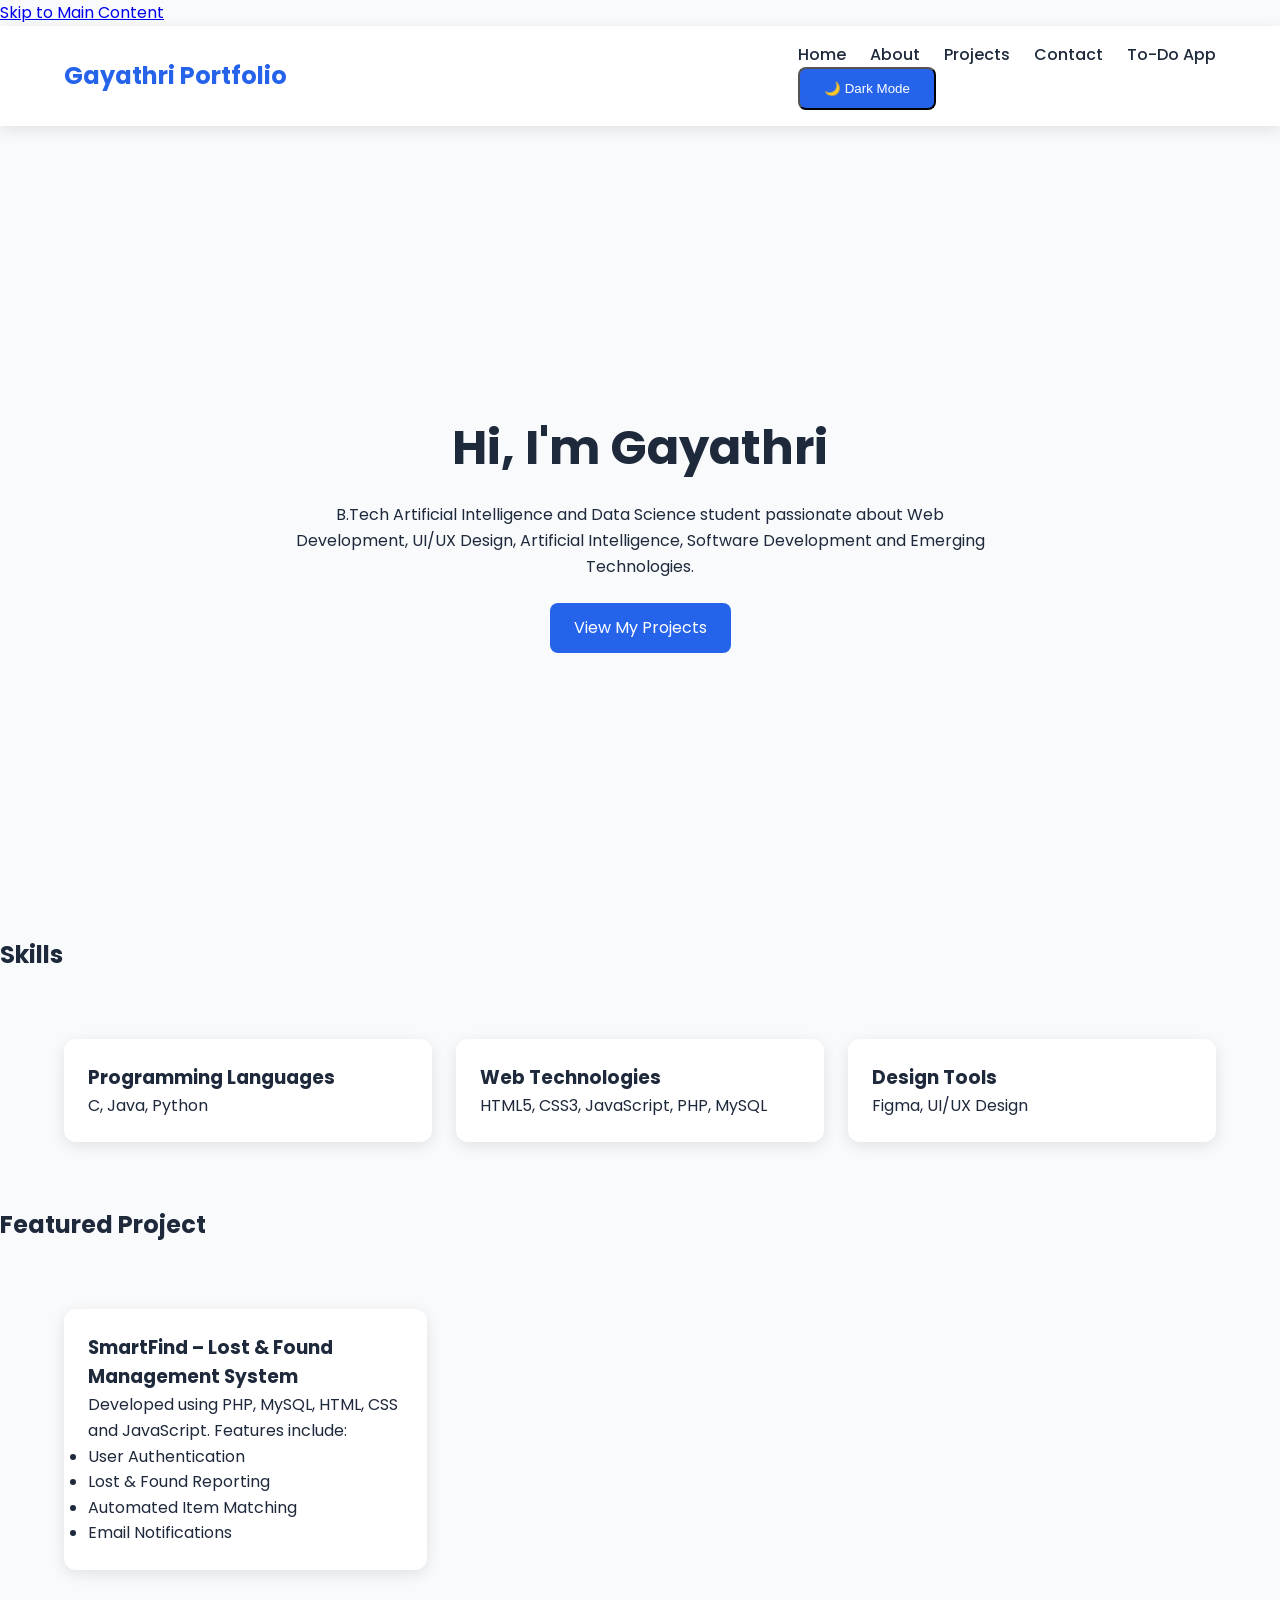
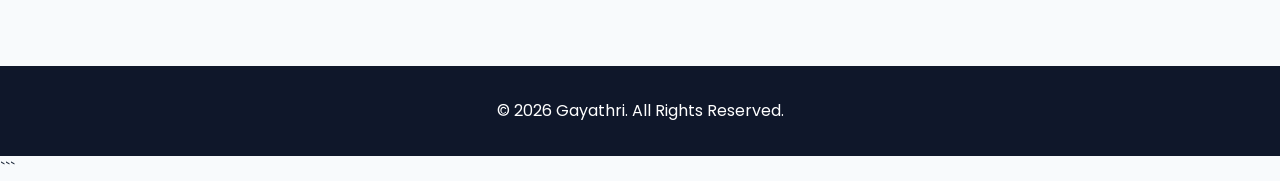
==== index.html @ 0a986d7a "Add files via upload js logic and state management" ====
<!DOCTYPE html>
<html lang="en">

<head>

    <meta charset="UTF-8">

    <meta name="viewport"
          content="width=device-width, initial-scale=1.0">

    <title>Gayathri | AI & Data Science Portfolio</title>

    <meta name="description"
          content="Gayathri's Portfolio - AI & Data Science Student, Web Developer, UI/UX Designer and Technology Enthusiast.">

    <meta name="keywords"
          content="Gayathri, Portfolio, AI, Data Science, Web Development, UI UX Design">

    <meta name="author"
          content="Gayathri">

    <meta name="robots"
          content="index, follow">

    <link rel="canonical"
          href="https://yourportfolio.com">

    <link rel="stylesheet"
          href="style.css">

    <link rel="icon"
          href="favicon.ico">

    <!-- Open Graph -->

    <meta property="og:title"
          content="Gayathri Portfolio">

    <meta property="og:description"
          content="AI & Data Science Student Portfolio">

    <meta property="og:type"
          content="website">

    <meta property="og:url"
          content="https://yourportfolio.com">

    <!-- Structured Data -->

    <script type="application/ld+json">
    {
        "@context":"https://schema.org",
        "@type":"Person",
        "name":"Gayathri",
        "jobTitle":"AI & Data Science Student",
        "url":"https://yourportfolio.com"
    }
    </script>

</head>

<body>

    <!-- Skip Navigation -->

    <a href="#main-content"
       class="skip-link">

        Skip to Main Content

    </a>

    <!-- Header -->

    <header role="banner">

        <div class="header-container">

            <h1 class="logo">
                Gayathri Portfolio
            </h1>

            <nav aria-label="Primary Navigation">

                <ul>

                    <li>
                        <a href="index.html"
                           aria-current="page">
                            Home
                        </a>
                    </li>

                    <li>
                        <a href="about.html">
                            About
                        </a>
                    </li>

                    <li>
                        <a href="projects.html">
                            Projects
                        </a>
                    </li>

                    <li>
                        <a href="contact.html">
                            Contact
                        </a>
                    </li>
                    <li><a href="todo.html">To-Do App</a></li>

                </ul>

                <button id="theme-toggle"
                        class="btn">

                    🌙 Dark Mode

                </button>

            </nav>

        </div>

    </header>

    <!-- Main Content -->

    <main id="main-content"
          aria-label="Main Content">

        <!-- Hero Section -->

        <section class="hero"
                 aria-labelledby="hero-heading">

            <h2 id="hero-heading">

                Hi, I'm Gayathri

            </h2>

            <p>

                B.Tech Artificial Intelligence and Data Science student
                passionate about Web Development, UI/UX Design,
                Artificial Intelligence, Software Development
                and Emerging Technologies.

            </p>

            <a href="projects.html"
               class="btn">

                View My Projects

            </a>

        </section>

        <!-- Skills Section -->

        <section aria-labelledby="skills-heading">

            <h2 id="skills-heading">

                Skills

            </h2>

            <div class="skills-grid">

                <article class="card">

                    <h3>
                        Programming Languages
                    </h3>

                    <p>
                        C, Java, Python
                    </p>

                </article>

                <article class="card">

                    <h3>
                        Web Technologies
                    </h3>

                    <p>
                        HTML5, CSS3, JavaScript,
                        PHP, MySQL
                    </p>

                </article>

                <article class="card">

                    <h3>
                        Design Tools
                    </h3>

                    <p>
                        Figma, UI/UX Design
                    </p>

                </article>

            </div>

        </section>

        <!-- Featured Project -->

        <section aria-labelledby="featured-projects">

            <h2 id="featured-projects">

                Featured Project

            </h2>

            <div class="projects-grid">

                <article class="project-card">

                    <div class="project-content">

                        <h3>

                            SmartFind – Lost & Found
                            Management System

                        </h3>

                        <p>

                            Developed using PHP, MySQL,
                            HTML, CSS and JavaScript.

                            Features include:

                        </p>

                        <ul>

                            <li>
                                User Authentication
                            </li>

                            <li>
                                Lost & Found Reporting
                            </li>

                            <li>
                                Automated Item Matching
                            </li>

                            <li>
                                Email Notifications
                            </li>

                        </ul>

                    </div>

                </article>

            </div>

        </section>

    </main>

    <!-- Footer -->

    <footer>

        <p>

            &copy;
            <span id="year"></span>

            Gayathri.

            All Rights Reserved.

        </p>

    </footer>

    <script src="script.js"></script>

</body>

</html>
```
---- style.css ----
@import url('https://fonts.googleapis.com/css2?family=Poppins:wght@300;400;500;600;700&display=swap');

/* ==========================
   CSS VARIABLES
========================== */

:root {

    --bg-color: #f8fafc;
    --text-color: #1e293b;
    --card-color: #ffffff;
    --primary: #2563eb;
    --secondary: #0f172a;
    --shadow: 0 4px 15px rgba(0,0,0,0.1);

}

/* Dark Theme */

body.dark-mode {

    --bg-color: #0f172a;
    --text-color: #f8fafc;
    --card-color: #1e293b;
    --primary: #60a5fa;
    --secondary: #ffffff;
    --shadow: 0 4px 15px rgba(255,255,255,0.1);

}

/* ==========================
   RESET
========================== */

*{
    margin:0;
    padding:0;
    box-sizing:border-box;
}

html{
    scroll-behavior:smooth;
}

body{

    font-family:'Poppins',sans-serif;
    background:var(--bg-color);
    color:var(--text-color);
    transition:0.3s ease;
    line-height:1.6;

}

/* ==========================
   HEADER
========================== */

header{

    background:var(--card-color);
    box-shadow:var(--shadow);
    position:sticky;
    top:0;
    z-index:1000;

}

.header-container{

    display:flex;
    justify-content:space-between;
    align-items:center;
    padding:1rem 5%;

}

.logo{

    font-size:1.5rem;
    font-weight:700;
    color:var(--primary);

}

nav ul{

    list-style:none;
    display:flex;
    gap:1.5rem;

}

nav a{

    text-decoration:none;
    color:var(--text-color);
    font-weight:500;
    transition:0.3s;

}

nav a:hover{

    color:var(--primary);

}

/* ==========================
   HERO SECTION
========================== */

.hero{

    min-height:90vh;

    display:flex;
    flex-direction:column;

    justify-content:center;
    align-items:center;

    text-align:center;

    padding:2rem;

}

.hero img{

    width:180px;
    height:180px;

    border-radius:50%;

    object-fit:cover;

    margin-bottom:1rem;

    box-shadow:var(--shadow);

}

.hero h2{

    font-size:2rem;
    margin-bottom:1rem;

}

.hero p{

    max-width:700px;
    margin-bottom:1.5rem;

}

.btn{

    display:inline-block;

    background:var(--primary);

    color:white;

    padding:12px 24px;

    border-radius:8px;

    text-decoration:none;

    transition:0.3s;

}

.btn:hover{

    transform:translateY(-3px);

}

/* ==========================
   GRID LAYOUT
========================== */

.skills-grid{

    display:grid;

    grid-template-columns:1fr;

    gap:1.5rem;

    padding:4rem 5%;

}

.card{

    background:var(--card-color);

    padding:1.5rem;

    border-radius:12px;

    box-shadow:var(--shadow);

    transition:0.3s;

}

.card:hover{

    transform:translateY(-8px);

}

/* ==========================
   PROJECT GRID
========================== */

.projects-grid{

    display:grid;

    grid-template-columns:1fr;

    gap:2rem;

    padding:4rem 5%;

}

.project-card{

    background:var(--card-color);

    border-radius:12px;

    overflow:hidden;

    box-shadow:var(--shadow);

}

.project-card img{

    width:100%;
    height:220px;
    object-fit:cover;

}

.project-content{

    padding:1.5rem;

}

/* ==========================
   ABOUT SECTION
========================== */

.about-container{

    display:grid;

    grid-template-columns:1fr;

    gap:2rem;

    padding:4rem 5%;

}

.about-text{

    background:var(--card-color);

    padding:2rem;

    border-radius:12px;

    box-shadow:var(--shadow);

}

/* ==========================
   CONTACT FORM
========================== */

.contact-form{

    max-width:700px;

    margin:auto;

    background:var(--card-color);

    padding:2rem;

    border-radius:12px;

    box-shadow:var(--shadow);

}

.contact-form label{

    display:block;

    margin-top:1rem;

}

.contact-form input,
.contact-form textarea{

    width:100%;

    padding:12px;

    margin-top:8px;

    border:1px solid #ccc;

    border-radius:8px;

    font-family:inherit;

}

.contact-form button{

    margin-top:1rem;

    border:none;

    background:var(--primary);

    color:white;

    padding:12px 20px;

    border-radius:8px;

    cursor:pointer;

}

/* ==========================
   FOOTER
========================== */

footer{

    text-align:center;

    padding:2rem;

    margin-top:2rem;

    background:var(--secondary);

    color:white;

}

/* ==========================
   ACCESSIBILITY
========================== */

a:focus,
button:focus,
input:focus,
textarea:focus{

    outline:3px solid var(--primary);

    outline-offset:3px;

}

/* ==========================
   TABLET
========================== */

@media(min-width:768px){

    .hero h2{

        font-size:3rem;

    }

    .skills-grid{

        grid-template-columns:
        repeat(2,1fr);

    }

    .projects-grid{

        grid-template-columns:
        repeat(2,1fr);

    }

    .about-container{

        grid-template-columns:
        1fr 1fr;

    }

}

/* ==========================
   DESKTOP
========================== */

@media(min-width:1024px){

    .skills-grid{

        grid-template-columns:
        repeat(3,1fr);

    }

    .projects-grid{

        grid-template-columns:
        repeat(3,1fr);

    }

}

/* ==========================
   TODO APP
========================== */

.todo-container{

    max-width:800px;

    margin:40px auto;

    background:var(--card-color);

    padding:2rem;

    border-radius:12px;

    box-shadow:var(--shadow);

}

.input-section{

    display:flex;

    gap:10px;

    margin-bottom:20px;

}

.input-section input{

    flex:1;

    padding:12px;

    border:1px solid #ccc;

    border-radius:8px;

    font-family:inherit;

}

.filters{

    display:flex;

    justify-content:center;

    gap:10px;

    margin-bottom:20px;

    flex-wrap:wrap;

}

.filter-btn{

    padding:10px 20px;

    border:none;

    border-radius:8px;

    cursor:pointer;

    background:var(--card-color);

    color:var(--text-color);

    box-shadow:var(--shadow);

}

.filter-btn.active{

    background:var(--primary);

    color:white;

}

#taskList{

    list-style:none;

}

#taskList li{

    display:flex;

    justify-content:space-between;

    align-items:center;

    padding:15px;

    margin-bottom:10px;

    background:var(--bg-color);

    border-radius:8px;

    box-shadow:var(--shadow);

    flex-wrap:wrap;

    gap:10px;

}

.completed{

    text-decoration:line-through;

    opacity:0.6;

}

.actions{

    display:flex;

    gap:8px;

    flex-wrap:wrap;

}

.actions button{

    border:none;

    padding:8px 12px;

    border-radius:6px;

    cursor:pointer;

    background:var(--primary);

    color:white;

}

/* Mobile */

@media(max-width:768px){

    .input-section{

        flex-direction:column;

    }

    #taskList li{

        flex-direction:column;

        align-items:flex-start;

    }

}
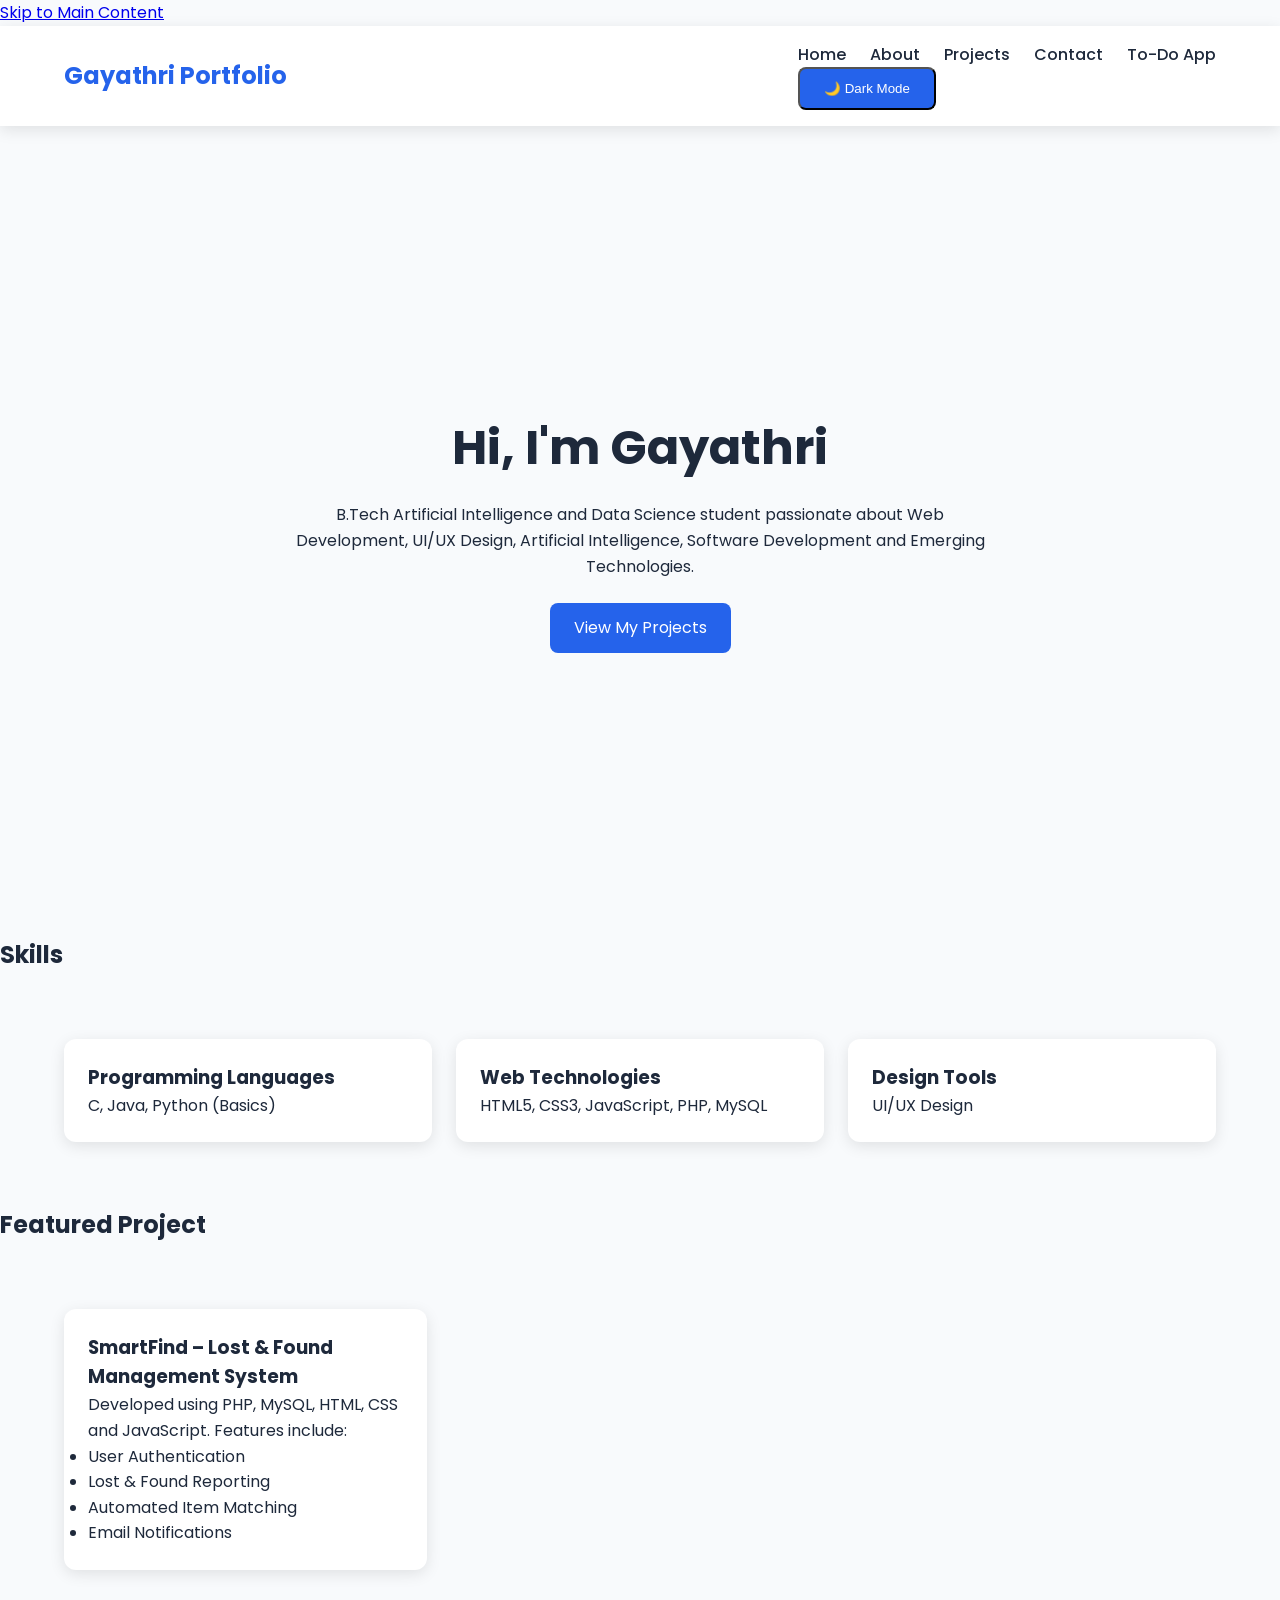
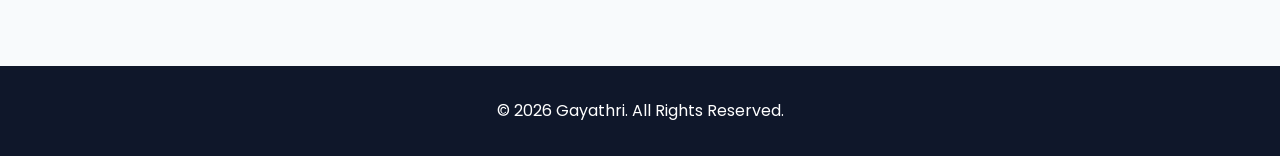
==== commit 76c274ad: "Refactor index.html structure and content" ====
--- a/index.html
+++ b/index.html
@@ -179,7 +179,7 @@
                     </h3>
 
                     <p>
-                        C, Java, Python
+                        C, Java, Python (Basics)
                     </p>
 
                 </article>
@@ -204,7 +204,7 @@
                     </h3>
 
                     <p>
-                        Figma, UI/UX Design
+                        UI/UX Design
                     </p>
 
                 </article>
@@ -297,4 +297,3 @@
 </body>
 
 </html>
-```
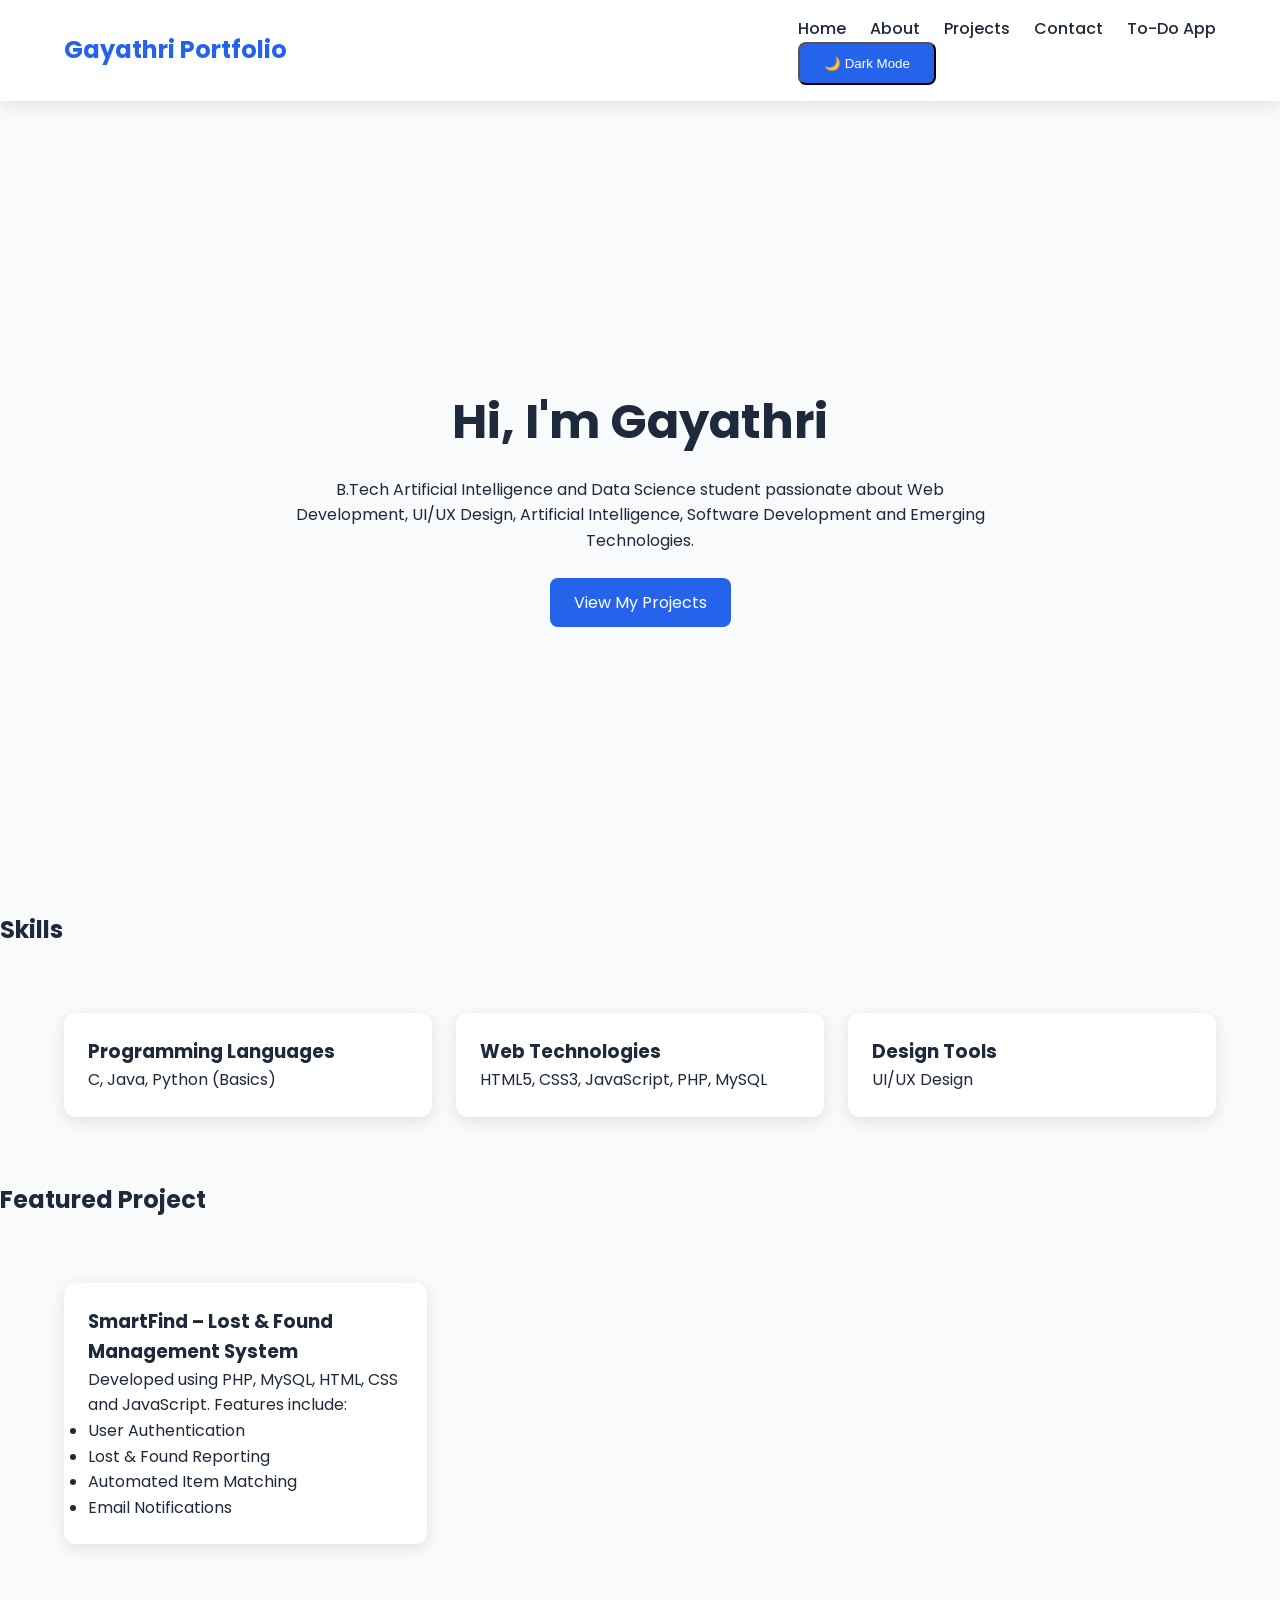
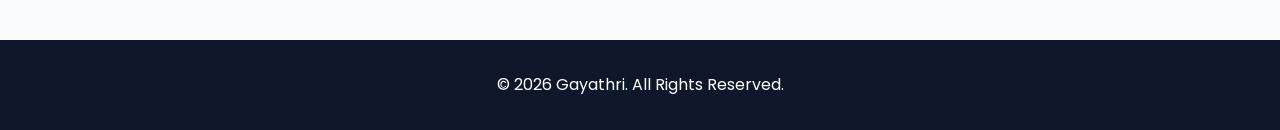
==== commit 40ac64d8: "Restore index.html with complete HTML structure" ====
--- a/index.html
+++ b/index.html
@@ -64,12 +64,6 @@
 
     <!-- Skip Navigation -->
 
-    <a href="#main-content"
-       class="skip-link">
-
-        Skip to Main Content
-
-    </a>
 
     <!-- Header -->
 
